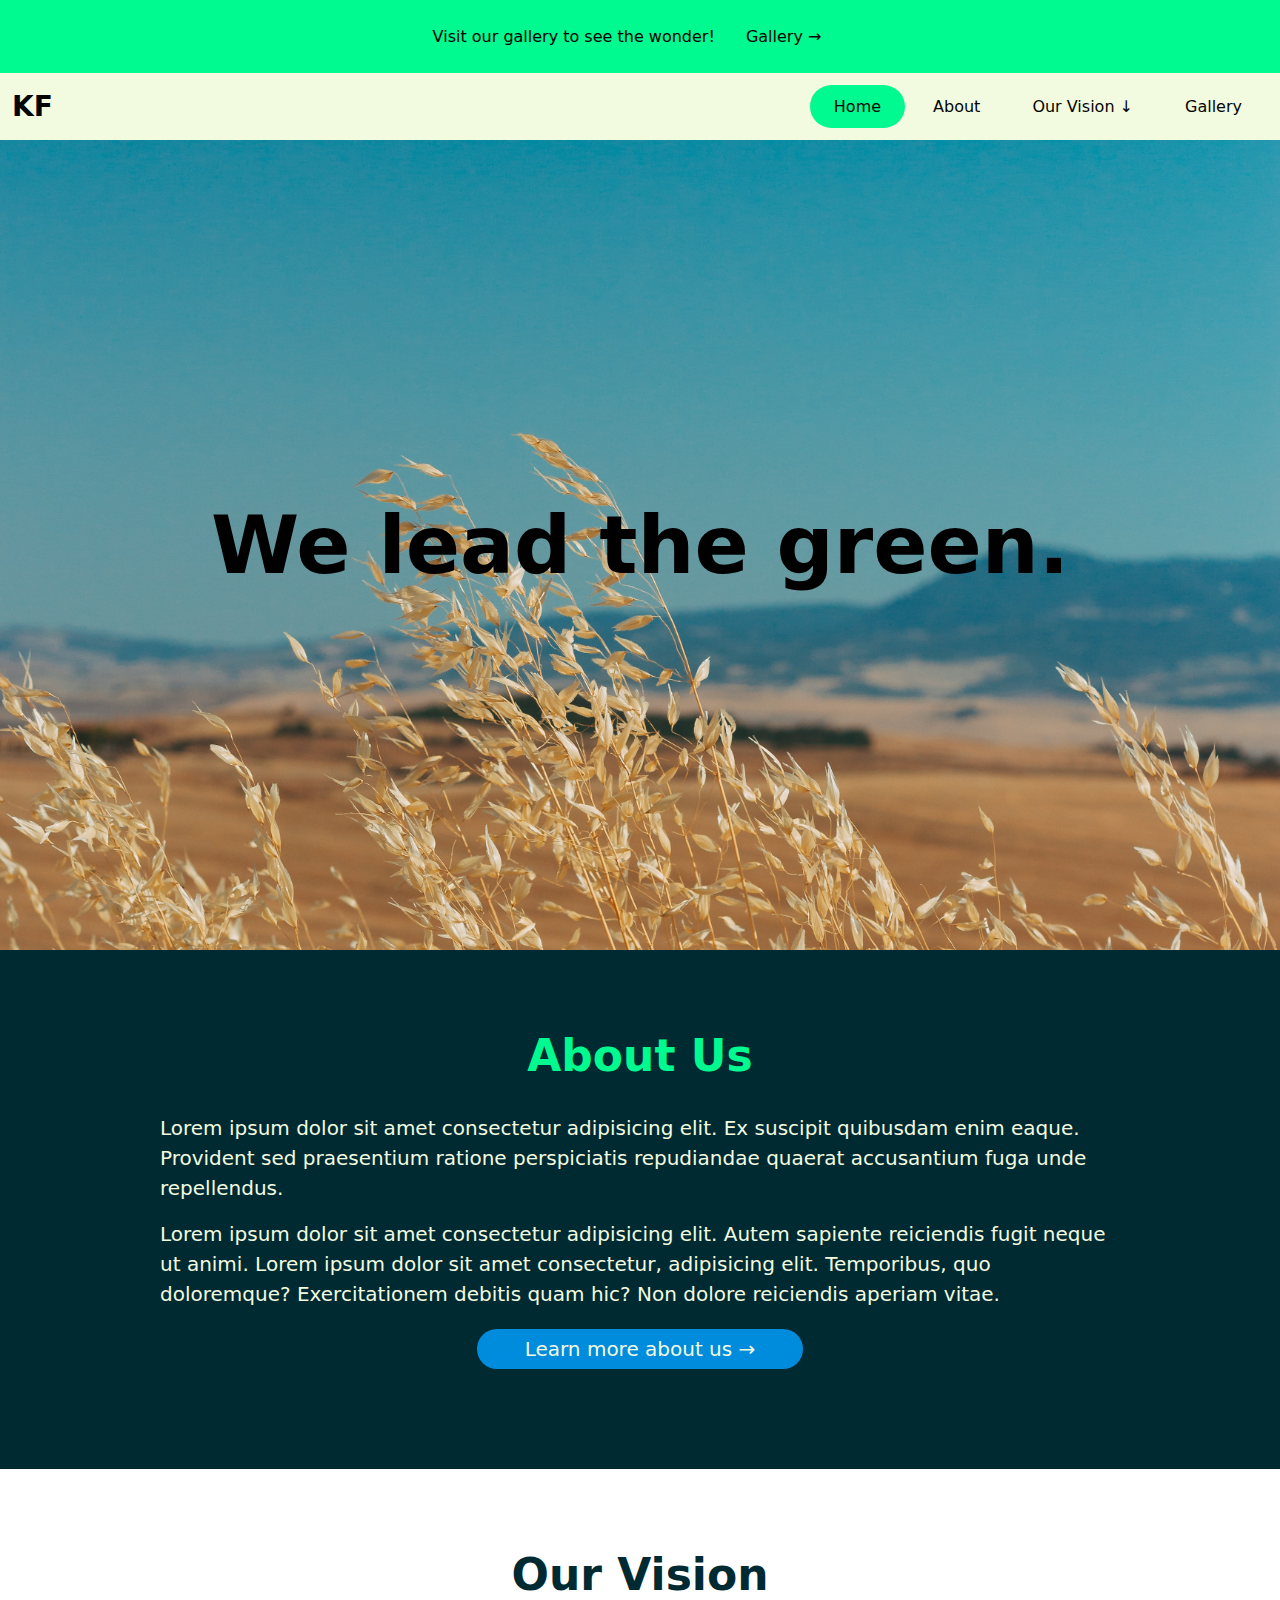
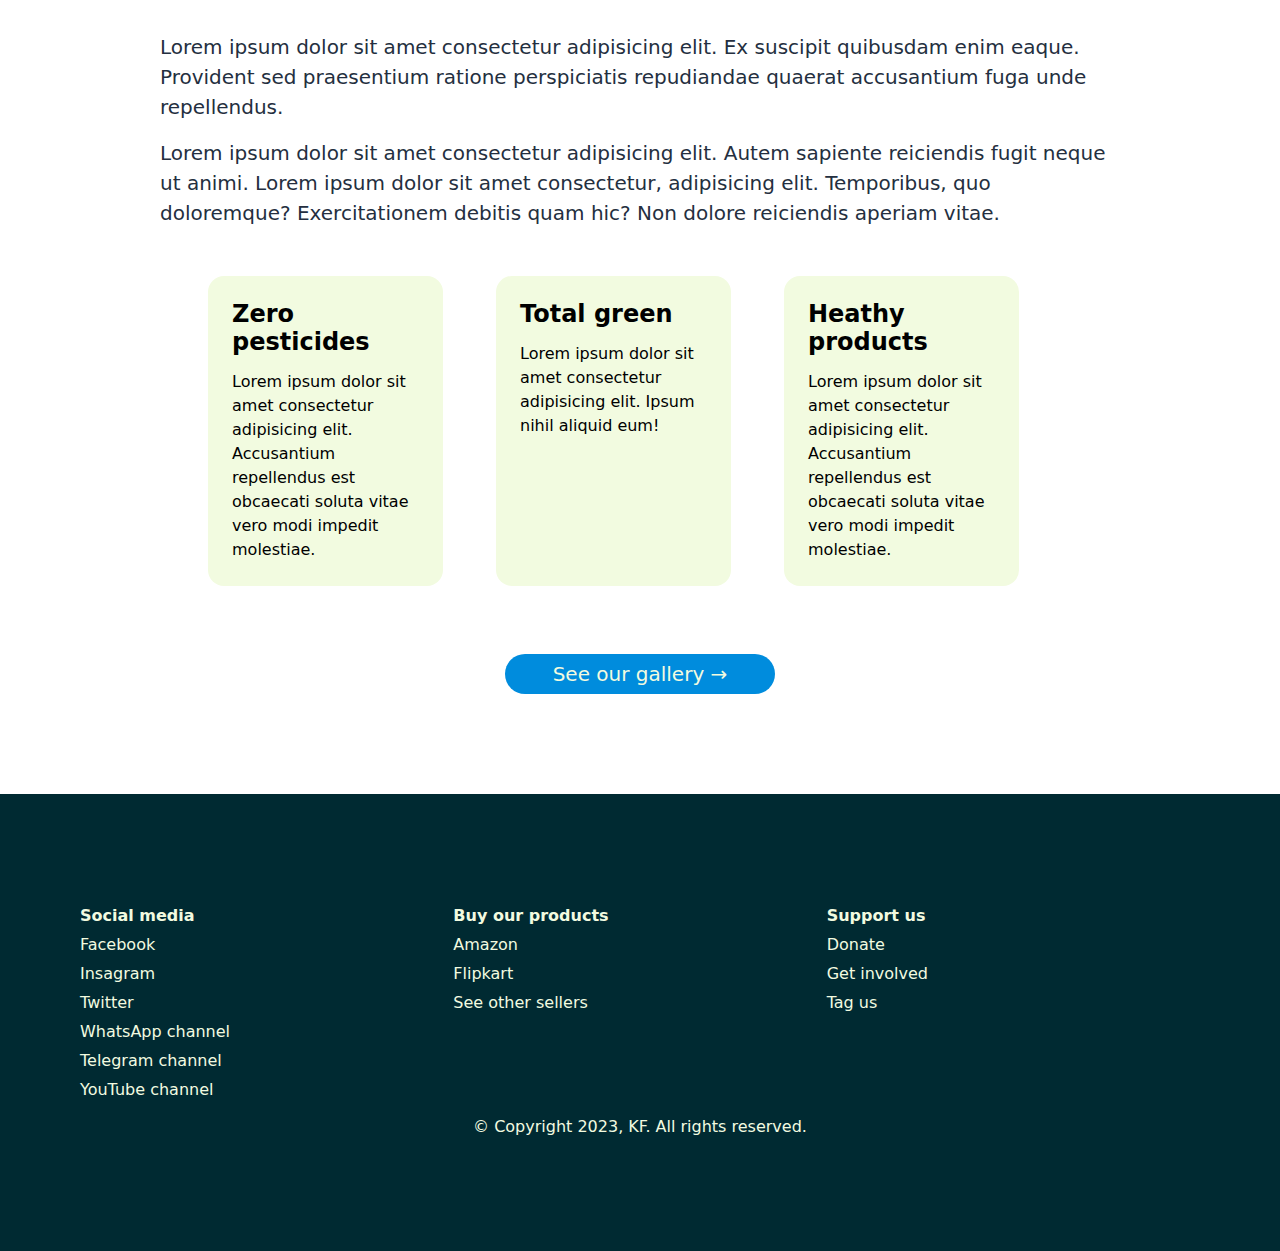
==== index.html @ 901ea038 "initial commit" ====
<!DOCTYPE html>
<html lang="en">
  <head>
    <meta charset="UTF-8" />
    <meta name="viewport" content="width=device-width, initial-scale=1.0" />
    <title>KF | Farming and agricultural activities</title>
    <link rel="stylesheet" href="style.css" />
  </head>
  <body>
    <div class="info-top">
      Visit our gallery to see the wonder!
      <a href="gallery.html" class="nav-link">Gallery &rightarrow;</a>
    </div>
    <header class="header">
      <nav class="nav">
        <a href="index.html" class="nav-logo">KF</a>
        <ul class="nav-links">
          <li class="nav-item">
            <a href="index.html" class="nav-link active">Home</a>
          </li>
          <li class="nav-item">
            <a href="about.html" class="nav-link">About</a>
          </li>
          <li class="nav-item">
            <a href="#ourVision" class="nav-link">Our Vision &downarrow;</a>
          </li>
          <li class="nav-item">
            <a href="gallery.html" class="nav-link">Gallery</a>
          </li>
        </ul>
      </nav>
    </header>
    <div class="hero">
      <div class="hero-container">
        <h1 class="hero-title">We lead the green.</h1>
      </div>
    </div>
    <!-- section - 1 -->
    <section class="section section-1" id="aboutUs">
      <h1 class="section-title">About us</h1>
      <p class="section-text">
        Lorem ipsum dolor sit amet consectetur adipisicing elit. Ex suscipit
        quibusdam enim eaque. Provident sed praesentium ratione perspiciatis
        repudiandae quaerat accusantium fuga unde repellendus.
      </p>
      <p class="section-text">
        Lorem ipsum dolor sit amet consectetur adipisicing elit. Autem sapiente
        reiciendis fugit neque ut animi. Lorem ipsum dolor sit amet consectetur,
        adipisicing elit. Temporibus, quo doloremque? Exercitationem debitis
        quam hic? Non dolore reiciendis aperiam vitae.
      </p>
      <div class="btn-container">
        <a href="about.html" class="btn btn-primary"
          >Learn more about us &rightarrow;</a
        >
      </div>
    </section>
    <!-- section - 2 -->
    <section class="section section-2" id="ourVision">
      <h1 class="section-title">Our vision</h1>
      <p class="section-text">
        Lorem ipsum dolor sit amet consectetur adipisicing elit. Ex suscipit
        quibusdam enim eaque. Provident sed praesentium ratione perspiciatis
        repudiandae quaerat accusantium fuga unde repellendus.
      </p>
      <p class="section-text">
        Lorem ipsum dolor sit amet consectetur adipisicing elit. Autem sapiente
        reiciendis fugit neque ut animi. Lorem ipsum dolor sit amet consectetur,
        adipisicing elit. Temporibus, quo doloremque? Exercitationem debitis
        quam hic? Non dolore reiciendis aperiam vitae.
      </p>
      <div class="vision-grid">
        <div class="vision-item">
          <h3 class="vision-title">Zero pesticides</h3>
          <p class="vision-text">
            Lorem ipsum dolor sit amet consectetur adipisicing elit. Accusantium
            repellendus est obcaecati soluta vitae vero modi impedit molestiae.
          </p>
        </div>
        <div class="vision-item">
          <h3 class="vision-title">Total green</h3>
          <p class="vision-text">
            Lorem ipsum dolor sit amet consectetur adipisicing elit. Ipsum nihil
            aliquid eum!
          </p>
        </div>
        <div class="vision-item">
          <h3 class="vision-title">Heathy products</h3>
          <p class="vision-text">
            Lorem ipsum dolor sit amet consectetur adipisicing elit. Accusantium
            repellendus est obcaecati soluta vitae vero modi impedit molestiae.
          </p>
        </div>
      </div>
      <div class="btn-container">
        <a href="gallery.html" class="btn btn-primary"
          >See our gallery &rightarrow;</a
        >
      </div>
    </section>
    <!-- footer -->
    <footer class="footer">
      <div class="footer-grid">
        <div class="footer-item">
          <h4 class="footer-item-title">Social media</h4>
          <ul class="footer-item-links">
            <li><a href="#" class="footer-item-link">Facebook</a></li>
            <li><a href="#" class="footer-item-link">Insagram</a></li>
            <li><a href="#" class="footer-item-link">Twitter</a></li>
            <li><a href="#" class="footer-item-link">WhatsApp channel</a></li>
            <li><a href="#" class="footer-item-link">Telegram channel</a></li>
            <li><a href="#" class="footer-item-link">YouTube channel</a></li>
          </ul>
        </div>
        <div class="footer-item">
          <h4 class="footer-item-title">Buy our products</h4>
          <ul class="footer-item-links">
            <li><a href="#" class="footer-item-link">Amazon</a></li>
            <li><a href="#" class="footer-item-link">Flipkart</a></li>
            <li><a href="#" class="footer-item-link">See other sellers</a></li>
          </ul>
        </div>
        <div class="footer-item">
          <h4 class="footer-item-title">Support us</h4>
          <ul class="footer-item-links">
            <li><a href="#" class="footer-item-link">Donate</a></li>
            <li><a href="#" class="footer-item-link">Get involved</a></li>
            <li><a href="#" class="footer-item-link">Tag us</a></li>
          </ul>
        </div>
      </div>
      <p class="footer-text-main">
        &copy; Copyright 2023, KF. All rights reserved.
      </p>
    </footer>
  </body>
</html>
---- style.css ----
:root {
  --black: #040403;
  --grey-400: #8b939c;
  --grey-700: #242f40;
  --white: #f2fbe0;
  --green-400: #89fa00;
  --green-500: #21fa00;
  --green-600: #00fa3a;
  --green-800: #002a32;
  --cyan-400: #00fa8f;
  --blue-400: #008cdd;
  --blue-600: #006ead;
}

* {
  margin: 0;
  padding: 0;
  box-sizing: border-box;
  font-family: system-ui, -apple-system, BlinkMacSystemFont, "Segoe UI", Roboto,
    Oxygen, Ubuntu, Cantarell, "Open Sans", "Helvetica Neue", sans-serif;
}

p {
  /* font-size: 1.125rem; */
  line-height: 1.5;
}

.info-top {
  padding: 15px;
  text-align: center;
  background: var(--cyan-400);
}

.header {
  position: sticky;
  top: 0;
  z-index: 999;
}

.nav {
  display: flex;
  align-items: center;
  padding: 0.75rem;
  justify-content: space-between;
  max-height: 85px;

  background: var(--white);
}

.nav-links {
  display: flex;
  list-style: none;
}

.nav-logo {
  font-weight: bold;
  color: var(--black);
  text-decoration: none;
  font-size: 1.75rem;
}

.nav-link {
  text-decoration: none;
  display: inline-block;
  margin: auto 2px;
  border-radius: 3rem;
  color: var(--black);
  padding: 0.75rem 1.5rem;

  transition: 200ms cubic-bezier(0.075, 0.82, 0.165, 1);
}
.nav .active,
.nav-link:hover {
  background: var(--cyan-400);
}

.hero {
  height: 90vh;
  background-image: url("img/1.jpg");
  background-size: cover;
  background-repeat: no-repeat;
  background-position: center;
  background-attachment: fixed;
  display: flex;
  justify-content: center;
  align-items: center;
}

.hero-container .hero-title {
  font-size: 5rem;
  text-align: center;
}

.section {
  padding: 5rem 10rem;
}

.section-title {
  font-size: 2.75rem;
  margin-bottom: 2rem;
  text-transform: capitalize;
  color: var(--green-800);
  text-align: center;
}

.section-text {
  color: var(--grey-700);
  font-size: 1.25rem;
  font-weight: 300;
  margin-top: 16px;
}

.section:nth-child(even) {
  background: var(--green-800);
}

.section:nth-child(even) .section-title {
  color: var(--cyan-400);
}

.section:nth-child(even) .section-text {
  color: var(--white);
}

.btn-container {
  display: flex;
  justify-content: center;
  align-items: center;
  width: 100%;
  height: 5rem;
}

.btn {
  padding: 0.5rem 3rem;
  text-decoration: none;
  font-size: 1.25rem;
  cursor: pointer;
  text-align: center;
  border: none;
  color: var(--white);
  background: var(--blue-400);
  border-radius: 3rem;
  display: inline-block;
  transition: 200ms cubic-bezier(0.075, 0.82, 0.165, 1);
}

.btn:hover {
  background: var(--blue-600);
}

.vision-grid {
  display: grid;
  grid-template-columns: repeat(3, 1fr);
  grid-auto-rows: minmax(200px, 1fr);
  padding: 3rem;
}

.vision-item {
  cursor: pointer;
  max-width: 235px;
  padding: 1.5rem;
  border-radius: 1rem;
  background: var(--white);
  transition: 200ms cubic-bezier(0.075, 0.82, 0.165, 1);
}

.vision-item:hover {
  scale: 1.015;
  box-shadow: 0 0 1rem var(--grey-400);
}

.vision-item .vision-title {
  font-size: 1.5rem;
  margin-bottom: 14px;
}

.footer {
  background: var(--green-800);
  padding: 7rem 5rem;
}

.footer-grid {
  display: grid;
  grid-template-columns: repeat(3, 1fr);
}

.footer-item {
  color: var(--white);
}

.footer-item-links {
  list-style: none;
}

.footer-item-link {
  display: inline-block;
  margin-top: 10px;
  text-decoration: none;
  color: var(--white);
  transition: 200ms cubic-bezier(0.075, 0.82, 0.165, 1);
}

.footer-item-link:hover {
  color: var(--cyan-400);
}

.footer-text-main {
  text-align: center;
  color: var(--white);
  margin-top: 1rem;
}

.gallery-grid {
  display: grid;
  padding: 3rem;
  grid-template-columns: repeat(4, 1fr);
  grid-auto-rows: minmax(200px, 1fr);
}

.gallery-item {
  height: 300px;
  max-width: 200px;
  background: var(--black);
  border-radius: 0.5rem;
  position: relative;
  overflow: hidden;
  cursor: pointer;
  display: flex;
  justify-content: center;
  align-items: center;
}

.gallery-title {
  color: var(--white);
  transition: 200ms cubic-bezier(0.215, 0.61, 0.355, 1);
  opacity: 0;
  position: relative;
  z-index: 2;
}

.gallery-img {
  position: absolute;
  z-index: 1;
  transition: 200ms cubic-bezier(0.215, 0.61, 0.355, 1);
  opacity: 0.25;
}

.gallery-item:hover .gallery-title {
  opacity: 1;
}

.gallery-item:hover .gallery-img {
  opacity: 0.75;
  scale: 1.0525;
}

.footer-form {
  color: var(--white);
  margin: 1rem auto;
}

.footer-form fieldset {
  padding: 2.25rem;
}

.footer-form fieldset legend {
  font-size: 2rem;
}

.input-item {
  padding: 0.5rem 1.75rem;
  border: none;
  border-radius: 0.5rem;
  display: block;
  font-size: 1.25rem;
  margin: 14px 0px;
}
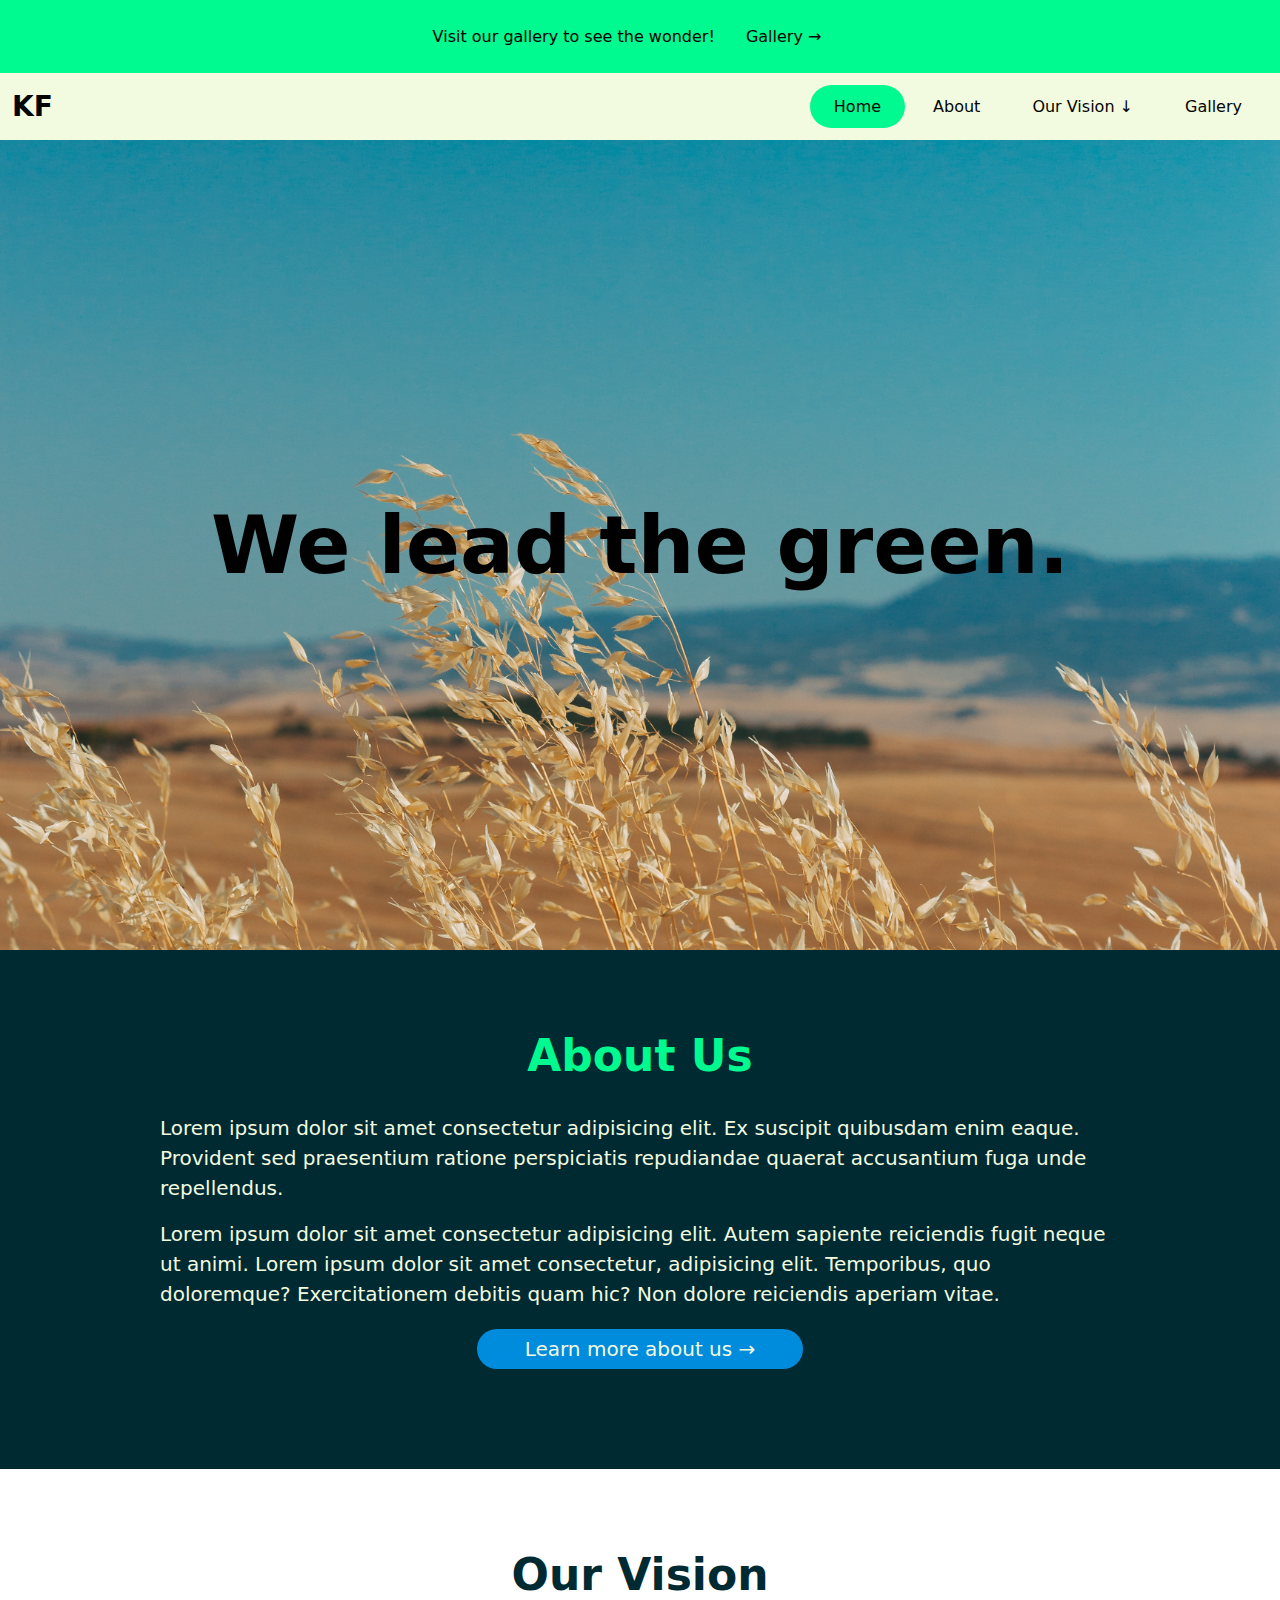
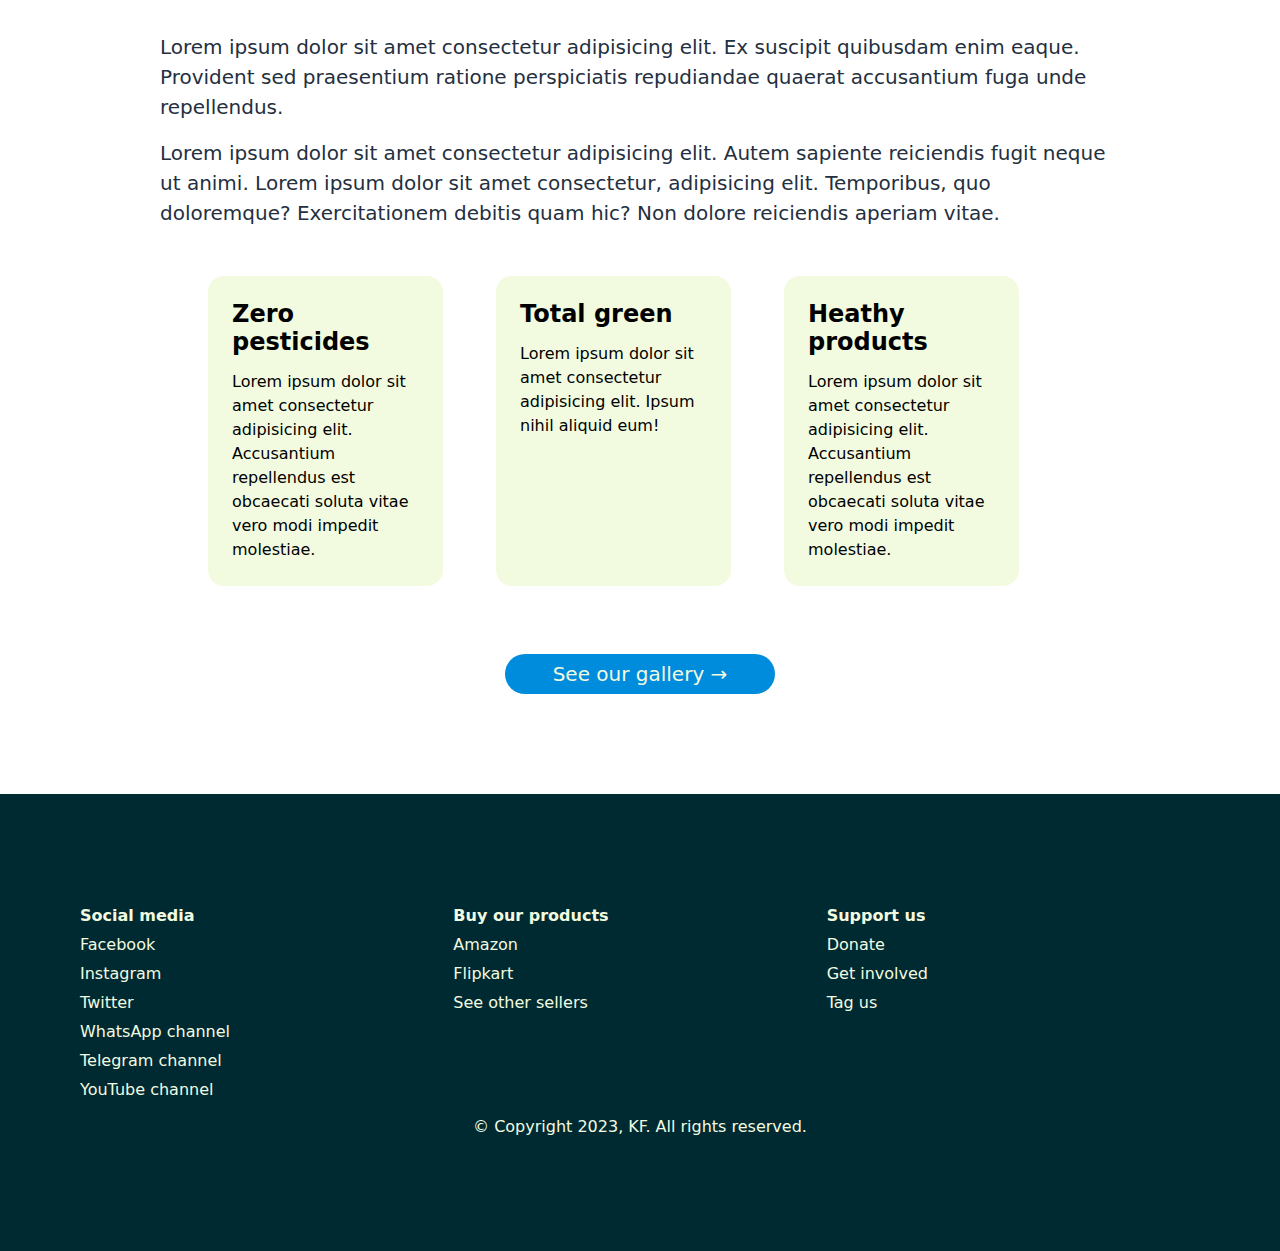
==== commit de4831f4: "fixed spelling mistake" ====
--- a/index.html
+++ b/index.html
@@ -105,7 +105,7 @@
           <h4 class="footer-item-title">Social media</h4>
           <ul class="footer-item-links">
             <li><a href="#" class="footer-item-link">Facebook</a></li>
-            <li><a href="#" class="footer-item-link">Insagram</a></li>
+            <li><a href="#" class="footer-item-link">Instagram</a></li>
             <li><a href="#" class="footer-item-link">Twitter</a></li>
             <li><a href="#" class="footer-item-link">WhatsApp channel</a></li>
             <li><a href="#" class="footer-item-link">Telegram channel</a></li>
--- a/style.css
+++ b/style.css
@@ -201,6 +201,7 @@
 }
 
 .footer-item-link:hover {
+  text-decoration: underline;
   color: var(--cyan-400);
 }
 
